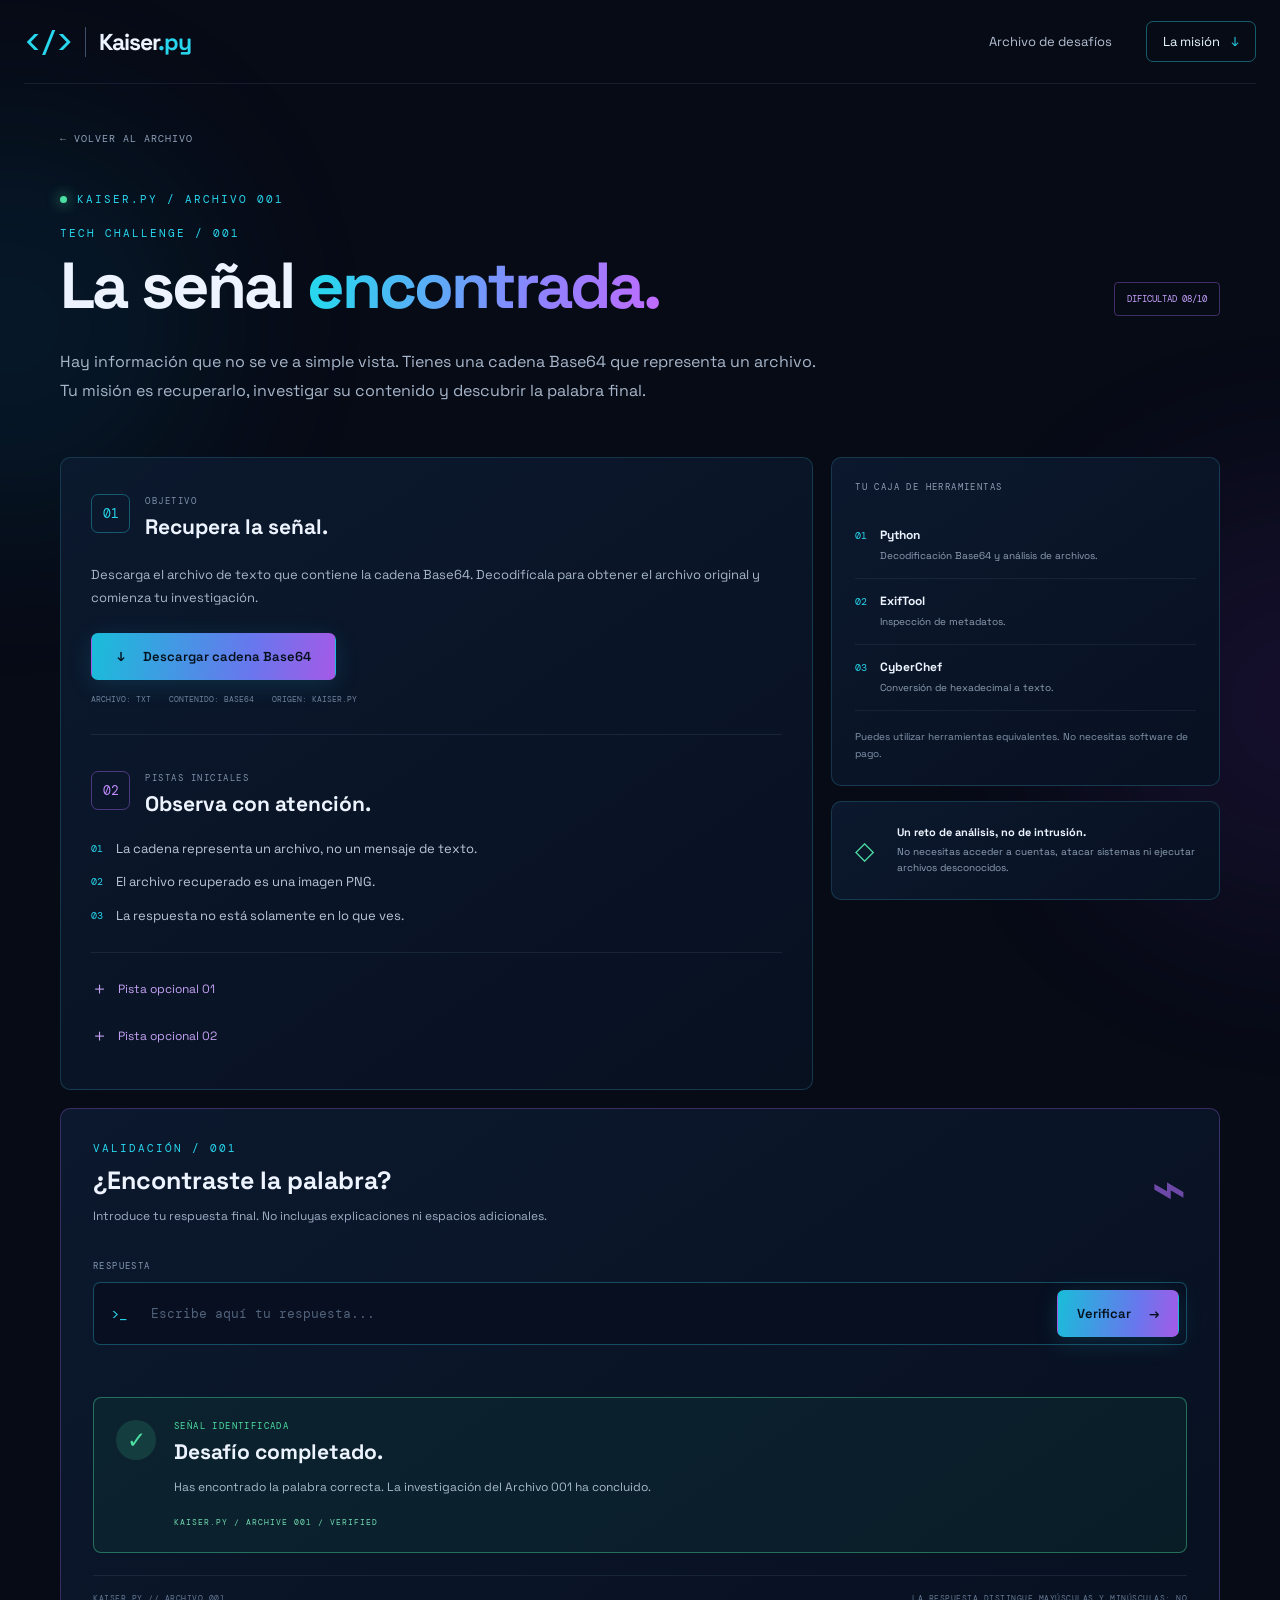
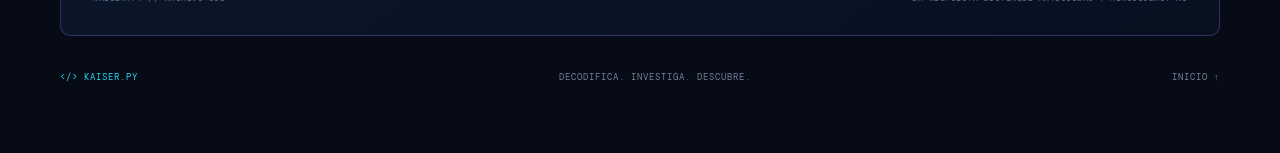
==== reto-001.html @ 82c137ae "Add files via upload" ====
<!doctype html>
<html lang="es">
<head>
  <meta charset="utf-8"><meta name="viewport" content="width=device-width, initial-scale=1">
  <meta name="theme-color" content="#070b16">
  <meta name="description" content="Kaiser.py Reto 001 — La señal encontrada.">
  <title>Reto 001 | Kaiser.py</title><link rel="stylesheet" href="styles.css">
</head>
<body class="challenge-page">
  <div class="ambient ambient-a"></div><div class="ambient ambient-b"></div>
  <header class="topbar">
    <a class="brand" href="index.html"><span class="brand-mark">&lt;/&gt;</span><span class="brand-divider"></span><span>Kaiser<span class="accent">.py</span></span></a>
    <nav><a href="index.html#desafios">Archivo de desafíos</a><a class="nav-cta" href="#mision">La misión <span>↓</span></a></nav>
    <button class="menu-toggle" id="menuToggle" aria-label="Abrir menú" aria-expanded="false">☰</button>
  </header>
  <main class="section-wrap reto-main">
    <a href="index.html#desafios" class="back-link">← VOLVER AL ARCHIVO</a>
    <div class="reto-heading">
      <div class="eyebrow"><span class="pulse"></span> KAISER.PY / ARCHIVO 001</div>
      <div class="reto-title-row"><div><div class="section-kicker">TECH CHALLENGE / 001</div><h1>La señal <span class="gradient-text">encontrada.</span></h1></div><span class="level-chip">DIFICULTAD 08/10</span></div>
      <p class="reto-intro">Hay información que no se ve a simple vista. Tienes una cadena Base64 que representa un archivo. Tu misión es recuperarlo, investigar su contenido y descubrir la palabra final.</p>
    </div>

    <section class="mission-grid" id="mision">
      <div class="mission-main panel">
        <div class="panel-heading"><span class="panel-icon">01</span><div><small>OBJETIVO</small><h2>Recupera la señal.</h2></div></div>
        <p>Descarga el archivo de texto que contiene la cadena Base64. Decodifícala para obtener el archivo original y comienza tu investigación.</p>
        <a class="button button-primary download-button" href="assets/reto-001/senal_base64.txt" download="KaiserPy_Reto001_Base64.txt"><span>↓</span> Descargar cadena Base64</a>
        <div class="file-meta"><span>ARCHIVO: TXT</span><span>CONTENIDO: BASE64</span><span>ORIGEN: KAISER.PY</span></div>
        <div class="mission-divider"></div>
        <div class="panel-heading"><span class="panel-icon purple">02</span><div><small>PISTAS INICIALES</small><h2>Observa con atención.</h2></div></div>
        <ul class="clue-list">
          <li><span>01</span> La cadena representa un archivo, no un mensaje de texto.</li>
          <li><span>02</span> El archivo recuperado es una imagen PNG.</li>
          <li><span>03</span> La respuesta no está solamente en lo que ves.</li>
        </ul>
        <div class="hint-area">
          <button class="hint-toggle" id="hintOne" aria-expanded="false"><span>＋</span> Pista opcional 01</button>
          <div class="hint-content" id="hintContentOne" hidden>Los archivos pueden guardar información adicional además de sus píxeles. Investiga las propiedades internas del PNG.</div>
          <button class="hint-toggle" id="hintTwo" aria-expanded="false"><span>＋</span> Pista opcional 02</button>
          <div class="hint-content" id="hintContentTwo" hidden>Busca los bloques de texto (tEXt) de los metadatos PNG. Uno de sus valores está representado en hexadecimal.</div>
        </div>
      </div>
      <aside class="mission-side">
        <div class="side-card panel">
          <div class="side-kicker">TU CAJA DE HERRAMIENTAS</div>
          <div class="tool-item"><span>01</span><div><b>Python</b><small>Decodificación Base64 y análisis de archivos.</small></div></div>
          <div class="tool-item"><span>02</span><div><b>ExifTool</b><small>Inspección de metadatos.</small></div></div>
          <div class="tool-item"><span>03</span><div><b>CyberChef</b><small>Conversión de hexadecimal a texto.</small></div></div>
          <div class="side-note">Puedes utilizar herramientas equivalentes. No necesitas software de pago.</div>
        </div>
        <div class="side-card panel caution-card"><span class="shield">◇</span><b>Un reto de análisis, no de intrusión.</b><p>No necesitas acceder a cuentas, atacar sistemas ni ejecutar archivos desconocidos.</p></div>
      </aside>
    </section>

    <section class="answer-panel panel">
      <div class="answer-heading"><div><div class="section-kicker">VALIDACIÓN / 001</div><h2>¿Encontraste la palabra?</h2><p>Introduce tu respuesta final. No incluyas explicaciones ni espacios adicionales.</p></div><div class="answer-symbol">⌁</div></div>
      <form id="answerForm" autocomplete="off">
        <label for="answerInput">RESPUESTA</label>
        <div class="answer-input-row"><span class="input-prefix">&gt;_</span><input id="answerInput" name="answer" type="text" placeholder="Escribe aquí tu respuesta..." maxlength="40" spellcheck="false" required><button class="button button-primary" type="submit">Verificar <span>→</span></button></div>
        <p class="form-message" id="formMessage" role="status" aria-live="polite"></p>
      </form>
      <div class="success-box" id="successBox" hidden>
        <div class="success-icon">✓</div><div><div class="success-kicker">SEÑAL IDENTIFICADA</div><h3>Desafío completado.</h3><p>Has encontrado la palabra correcta. La investigación del Archivo 001 ha concluido.</p><span class="success-stamp">KAISER.PY / ARCHIVE 001 / VERIFIED</span></div>
      </div>
      <div class="answer-foot"><span>KAISER.PY // ARCHIVO 001</span><span>LA RESPUESTA DISTINGUE MAYÚSCULAS Y MINÚSCULAS: NO</span></div>
    </section>
    <div class="reto-footer-line"><span>&lt;/&gt; KAISER.PY</span><span>DECODIFICA. INVESTIGA. DESCUBRE.</span><a href="index.html">INICIO ↑</a></div>
  </main>
  <script src="script.js"></script><script src="reto.js"></script>
</body>
</html>
---- styles.css ----
@import url('https://fonts.googleapis.com/css2?family=DM+Mono:wght@400;500&family=Space+Grotesk:wght@400;500;600;700&display=swap');
:root{--bg:#070b16;--panel:#0b1426;--panel2:#0e1a30;--line:rgba(69,190,224,.22);--cyan:#28d7ee;--purple:#b16cff;--text:#edf4ff;--muted:#9aaac2;--green:#4de0a3;--mono:'DM Mono',monospace;--sans:'Space Grotesk',Arial,sans-serif}
*{box-sizing:border-box}html{scroll-behavior:smooth}body{margin:0;background:var(--bg);color:var(--text);font-family:var(--sans);overflow-x:hidden}a{color:inherit;text-decoration:none}.ambient{position:fixed;z-index:-1;filter:blur(100px);opacity:.13;pointer-events:none;border-radius:50%}.ambient-a{width:380px;height:380px;background:#087fbd;top:15%;left:-180px}.ambient-b{width:420px;height:420px;background:#762fc1;right:-230px;top:55%}.section-wrap{width:min(1160px,calc(100% - 48px));margin-inline:auto}.topbar{height:84px;width:min(1320px,calc(100% - 48px));margin:auto;display:flex;align-items:center;justify-content:space-between;border-bottom:1px solid rgba(128,165,204,.12);position:relative;z-index:5}.brand{display:flex;align-items:center;gap:13px;font-weight:700;font-size:23px;letter-spacing:-1px}.brand-mark{font-family:var(--mono);font-size:29px;color:var(--cyan);font-weight:500}.brand-divider{height:30px;width:1px;background:#40506a}.accent{color:var(--cyan)}nav{display:flex;align-items:center;gap:34px;color:#b5c1d3;font-size:13px}nav a:hover,.text-link:hover{color:var(--cyan)}.nav-cta{border:1px solid rgba(40,215,238,.4);padding:11px 16px;border-radius:7px;color:#eafaff}.nav-cta span{color:var(--cyan);margin-left:8px}.menu-toggle{display:none;background:none;color:white;border:0;font-size:24px}.hero{min-height:650px;display:grid;grid-template-columns:1.08fr .92fr;align-items:center;gap:50px;padding-top:75px;padding-bottom:90px;position:relative}.eyebrow,.section-kicker{font:11px var(--mono);letter-spacing:2px;color:var(--cyan)}.eyebrow{display:flex;align-items:center;gap:10px}.pulse{width:7px;height:7px;border-radius:50%;background:var(--green);box-shadow:0 0 13px var(--green)}.eyebrow-line{height:1px;width:35px;background:#34435c}.hero h1{font-size:clamp(44px,6vw,76px);line-height:1.04;letter-spacing:-4px;margin:28px 0 22px}.gradient-text{background:linear-gradient(100deg,#28d7ee 5%,#8c83ff 65%,#c16bff);-webkit-background-clip:text;background-clip:text;color:transparent}.hero-lead{max-width:590px;color:#aab8cc;font-size:17px;line-height:1.75}.hero-actions{display:flex;gap:13px;margin-top:30px;flex-wrap:wrap}.button{display:inline-flex;align-items:center;justify-content:center;gap:18px;padding:14px 19px;border-radius:7px;font:600 13px var(--sans);cursor:pointer;border:1px solid transparent;transition:.2s}.button-primary{background:linear-gradient(100deg,#19bdd9,#6877ed 65%,#a45ae6);color:#04101b;box-shadow:0 5px 25px rgba(35,188,225,.16)}.button-primary:hover{transform:translateY(-2px);filter:brightness(1.12)}.button-ghost{border-color:#35435b;color:#d4deec}.button-ghost:hover{border-color:var(--cyan);color:white}.hero-meta{display:flex;gap:19px;flex-wrap:wrap;margin-top:43px;font:9px var(--mono);color:#8091a9;letter-spacing:.5px}.dot{display:inline-block;width:6px;height:6px;border-radius:50%;margin-right:6px}.dot-cyan{background:var(--cyan)}.dot-purple{background:var(--purple)}.dot-green{background:var(--green)}.hero-terminal{border:1px solid rgba(50,204,231,.36);border-radius:12px;background:linear-gradient(145deg,rgba(13,30,54,.96),rgba(7,14,29,.96));box-shadow:0 0 60px rgba(17,139,188,.12),inset 0 0 40px rgba(24,120,170,.06);overflow:hidden;transform:perspective(1000px) rotateY(-4deg)}.terminal-top,.terminal-bottom{height:43px;display:flex;align-items:center;padding:0 17px;justify-content:space-between;background:rgba(255,255,255,.025);font:10px var(--mono);color:#8192aa}.window-dots{display:flex;gap:6px}.window-dots i{width:7px;height:7px;border-radius:50%;background:#ff6b79}.window-dots i:nth-child(2){background:#f5c15e}.window-dots i:nth-child(3){background:#4bd9a0}.terminal-live{color:var(--green)}.terminal-body{padding:32px 25px 38px;font:12px/2 var(--mono);min-height:290px}.prompt{color:var(--cyan)}.terminal-output{color:#9eacc1;padding-left:12px}.terminal-output.success{color:#54dca5}.terminal-output.warning{color:#c19bff}.terminal-spacer{height:22px}.cursor{display:inline-block;width:8px;height:15px;background:var(--cyan);vertical-align:middle;animation:blink 1s steps(2,start) infinite}@keyframes blink{to{visibility:hidden}}.terminal-bottom{border-top:1px solid rgba(255,255,255,.06);font-size:8px}.hero-scroll{position:absolute;bottom:27px;left:0;color:#71839e;font:9px var(--mono);letter-spacing:1.5px}.hero-scroll span{color:var(--cyan);font-size:16px;margin-left:12px}.manifesto{padding:100px 0;border-top:1px solid rgba(128,165,204,.12)}.manifesto-grid{display:grid;grid-template-columns:1fr 1fr;gap:80px;margin-top:26px}.manifesto h2,.section-heading h2,.closing h2{font-size:clamp(34px,4.5vw,54px);line-height:1.08;letter-spacing:-2px;margin:0}.manifesto-grid>div>p{color:#aab8cc;line-height:1.8;font-size:16px;margin:4px 0 32px}.principles{display:grid;grid-template-columns:repeat(3,1fr);gap:12px}.principles>div{border-left:1px solid var(--line);padding:4px 0 4px 14px;display:grid;gap:7px}.principle-icon{color:var(--cyan);font:23px var(--mono)}.principles b{font-size:13px}.principles small{font-size:10px;color:#8494ac}.challenges{padding:85px 0 100px;border-top:1px solid rgba(128,165,204,.12)}.section-heading{display:flex;justify-content:space-between;align-items:end;margin-bottom:36px}.section-heading h2{margin-top:20px}.archive-count{font:10px var(--mono);color:#8595ad;border:1px solid #2b3b54;padding:10px 13px;border-radius:4px}.challenge-card{display:grid;grid-template-columns:.92fr 1.08fr;border:1px solid rgba(47,195,224,.3);border-radius:12px;overflow:hidden;background:linear-gradient(110deg,#0c192c,#0a1121);box-shadow:0 20px 65px rgba(0,0,0,.18)}.challenge-art{min-height:420px;position:relative;overflow:hidden;background:radial-gradient(ellipse at 50% 45%,#123d62 0,#0a1d35 38%,#07101f 75%)}.art-grid{position:absolute;inset:0;background-image:linear-gradient(rgba(57,174,217,.12) 1px,transparent 1px),linear-gradient(90deg,rgba(57,174,217,.12) 1px,transparent 1px);background-size:32px 32px;mask-image:linear-gradient(to bottom,black,transparent)}.art-orbit{position:absolute;border:1px solid rgba(42,213,238,.65);border-radius:50%;width:280px;height:280px;left:50%;top:48%;transform:translate(-50%,-50%);box-shadow:0 0 35px rgba(34,194,235,.12),inset 0 0 30px rgba(34,194,235,.08)}.orbit-two{width:205px;height:205px;border-color:rgba(177,108,255,.7);transform:translate(-50%,-50%) rotate(55deg) scaleX(1.5)}.art-code{position:absolute;left:50%;top:46%;transform:translate(-50%,-50%);font:76px var(--mono);color:var(--cyan);text-shadow:0 0 35px #16b9e2}.art-label,.art-bottom{position:absolute;left:27px;font:10px var(--mono);letter-spacing:2px;color:#83a2c3}.art-label{top:25px}.art-bottom{bottom:25px;line-height:2;color:#d4e6fa}.art-bottom span{color:var(--cyan);font-size:8px}.challenge-info{padding:35px 39px}.card-topline{display:flex;justify-content:space-between;align-items:center}.status{font:9px var(--mono);color:var(--green);letter-spacing:1px}.status i{display:inline-block;width:6px;height:6px;background:var(--green);border-radius:50%;margin-right:7px}.challenge-id{font:10px var(--mono);color:#7c8da6}.tag-row{display:flex;gap:7px;margin-top:30px}.tag-row span{font:9px var(--mono);color:#8bdff0;border:1px solid rgba(40,215,238,.24);padding:6px 8px;border-radius:3px}.challenge-info h3{font-size:39px;line-height:1.06;letter-spacing:-1.5px;margin:21px 0 15px}.challenge-info>p{color:#a3b2c7;font-size:13px;line-height:1.8;max-width:490px}.challenge-facts{display:grid;grid-template-columns:1fr 1fr 1.4fr;border-top:1px solid rgba(128,165,204,.14);border-bottom:1px solid rgba(128,165,204,.14);padding:17px 0;margin:26px 0}.challenge-facts div{display:grid;gap:7px}.challenge-facts small{font:8px var(--mono);color:#71839e}.challenge-facts b{font:10px var(--mono);color:#dce8f8}.full-button{width:100%}.coming-soon{margin-top:16px;border:1px dashed rgba(130,151,180,.22);border-radius:8px;padding:19px 22px;display:flex;align-items:center;gap:16px;color:#9aabc2}.lock{font-size:24px;color:#8e70ca}.coming-soon div{display:grid;gap:4px}.coming-soon b{font-size:12px;color:#c5d0df}.coming-soon small{font-size:10px}.coming-tag{margin-left:auto;font:9px var(--mono);color:#8f78c6}.closing{text-align:center;padding:90px 0 110px;position:relative}.closing-rule{height:1px;background:linear-gradient(90deg,transparent,#1baacb,#9663d6,transparent);margin-bottom:70px}.closing-mark{font:32px var(--mono);color:var(--cyan);margin-bottom:20px}.closing h2{font-size:58px}.closing p{color:#95a6bd;margin:18px 0 28px}.text-link{font:10px var(--mono);letter-spacing:1.2px;color:var(--cyan)}.text-link span{font-size:16px;margin-left:8px}.footer{border-top:1px solid rgba(128,165,204,.12);min-height:90px;width:min(1320px,calc(100% - 48px));margin:auto;display:flex;align-items:center;justify-content:space-between;color:#73849c;font:9px var(--mono);letter-spacing:1px}.footer-brand{font:700 17px var(--sans);letter-spacing:-.5px;color:white}.footer-brand .brand-mark{font-size:22px}.footer-brand .brand-divider{height:23px}
/* challenge page */
.reto-main{padding-top:42px;padding-bottom:70px}.back-link{font:10px var(--mono);color:#8ea0b8;letter-spacing:1px}.back-link:hover{color:var(--cyan)}.reto-heading{padding:45px 0 35px}.reto-title-row{display:flex;align-items:end;justify-content:space-between;margin-top:20px}.reto-title-row h1{font-size:clamp(42px,6vw,65px);letter-spacing:-3px;line-height:1.05;margin:12px 0}.level-chip{font:9px var(--mono);color:#c7a2ff;border:1px solid rgba(177,108,255,.35);padding:10px 12px;border-radius:4px;margin-bottom:16px}.reto-intro{max-width:760px;color:#a7b6ca;line-height:1.8;font-size:16px}.mission-grid{display:grid;grid-template-columns:1.55fr .8fr;gap:18px}.panel{border:1px solid rgba(66,175,213,.23);background:linear-gradient(145deg,rgba(12,26,47,.94),rgba(8,17,33,.96));border-radius:10px}.mission-main{padding:30px}.panel-heading{display:flex;align-items:center;gap:15px}.panel-icon{display:grid;place-items:center;width:39px;height:39px;border:1px solid rgba(40,215,238,.35);color:var(--cyan);border-radius:7px;font:13px var(--mono)}.panel-icon.purple{color:#c28aff;border-color:rgba(177,108,255,.4)}.panel-heading small{font:9px var(--mono);color:#7e91aa;letter-spacing:1.5px}.panel-heading h2{font-size:21px;margin:4px 0 0}.mission-main>p{font-size:13px;line-height:1.8;color:#a7b6ca;margin:23px 0}.download-button{min-width:245px}.file-meta{display:flex;gap:18px;flex-wrap:wrap;margin-top:14px;color:#6f829d;font:8px var(--mono)}.mission-divider{height:1px;background:rgba(128,165,204,.13);margin:30px 0}.clue-list{list-style:none;margin:22px 0 25px;padding:0;display:grid;gap:13px}.clue-list li{display:flex;gap:13px;color:#b9c6d8;font-size:13px;line-height:1.6}.clue-list li span{font:10px var(--mono);color:var(--cyan);padding-top:3px}.hint-area{border-top:1px solid rgba(128,165,204,.12);padding-top:12px}.hint-toggle{width:100%;display:flex;align-items:center;gap:10px;text-align:left;background:none;border:0;padding:12px 0;color:#c4a2f4;font:12px var(--sans);cursor:pointer}.hint-toggle span{font:17px var(--mono)}.hint-content{margin:0 0 10px 27px;padding:12px 14px;border-left:2px solid var(--purple);background:rgba(177,108,255,.06);font-size:12px;line-height:1.7;color:#b5c1d2}.mission-side{display:grid;gap:15px;align-content:start}.side-card{padding:23px}.side-kicker{font:9px var(--mono);letter-spacing:1.4px;color:#8d9eb5;margin-bottom:20px}.tool-item{display:flex;gap:13px;padding:14px 0;border-bottom:1px solid rgba(128,165,204,.1)}.tool-item>span{font:10px var(--mono);color:var(--cyan);padding-top:2px}.tool-item div{display:grid;gap:5px}.tool-item b{font-size:12px}.tool-item small{font-size:10px;line-height:1.6;color:#8e9eb4}.side-note{font-size:10px;line-height:1.7;color:#8294ac;margin-top:17px}.caution-card{display:grid;grid-template-columns:32px 1fr;column-gap:10px;align-items:center}.shield{font-size:25px;color:var(--green);grid-row:span 2}.caution-card b{font-size:11px}.caution-card p{grid-column:2;color:#8fa0b7;font-size:10px;line-height:1.6;margin:5px 0 0}.answer-panel{padding:32px;margin-top:18px;border-color:rgba(163,101,232,.32)}.answer-heading{display:flex;justify-content:space-between;align-items:center}.answer-heading h2{font-size:25px;margin:9px 0}.answer-heading p{font-size:12px;color:#9eafc5}.answer-symbol{font:60px var(--mono);color:rgba(177,108,255,.6)}#answerForm{margin-top:24px}#answerForm label{display:block;font:9px var(--mono);letter-spacing:1.4px;color:#8497b1;margin-bottom:10px}.answer-input-row{display:flex;align-items:center;gap:12px;border:1px solid rgba(49,195,224,.34);background:#070f20;border-radius:7px;padding:7px}.input-prefix{font:14px var(--mono);color:var(--cyan);padding-left:10px}#answerInput{flex:1;min-width:0;background:transparent;border:0;outline:0;color:white;font:13px var(--mono);padding:12px}#answerInput::placeholder{color:#52637c}.answer-input-row .button{white-space:nowrap}.form-message{min-height:18px;font-size:11px;color:#f1a2a9;margin:9px 0 0}.success-box{display:flex;gap:18px;align-items:flex-start;margin-top:25px;padding:22px;border:1px solid rgba(77,224,163,.42);border-radius:8px;background:rgba(31,174,119,.08)}.success-icon{width:40px;height:40px;border-radius:50%;display:grid;place-items:center;background:rgba(77,224,163,.14);color:var(--green);font-size:23px}.success-kicker{font:9px var(--mono);letter-spacing:1.4px;color:var(--green)}.success-box h3{margin:6px 0;font-size:21px}.success-box p{color:#a7b8ca;font-size:12px;line-height:1.7}.success-stamp{font:8px var(--mono);color:#71d9b1;letter-spacing:1px}.answer-foot{display:flex;justify-content:space-between;gap:12px;border-top:1px solid rgba(128,165,204,.12);padding-top:17px;margin-top:22px;color:#647792;font:8px var(--mono);letter-spacing:.5px}.reto-footer-line{display:flex;justify-content:space-between;gap:12px;margin-top:35px;color:#71839c;font:9px var(--mono);letter-spacing:1px}.reto-footer-line span:first-child{color:var(--cyan)}
@media(max-width:850px){.hero{grid-template-columns:1fr;gap:35px;padding-top:65px}.hero-terminal{max-width:650px;width:100%;transform:none}.hero-scroll{display:none}.manifesto-grid{gap:35px}.challenge-card{grid-template-columns:1fr 1fr}.challenge-art{min-height:450px}.challenge-info{padding:28px}.mission-grid{grid-template-columns:1fr}.mission-side{grid-template-columns:1fr 1fr}.reto-title-row{align-items:start;gap:15px}.level-chip{white-space:nowrap}}
@media(max-width:600px){.section-wrap,.topbar,.footer{width:calc(100% - 34px)}.topbar{height:70px}nav{display:none;position:absolute;top:69px;left:0;right:0;background:#0b1528;border:1px solid var(--line);padding:20px;flex-direction:column;align-items:stretch;gap:20px}.topbar.menu-open nav{display:flex}.menu-toggle{display:block}.brand{font-size:20px}.hero{padding-top:55px;padding-bottom:75px;min-height:0}.hero h1{font-size:46px;letter-spacing:-2.5px}.hero-lead{font-size:15px}.hero-meta{gap:12px;font-size:8px}.terminal-body{padding:24px 16px;font-size:10px}.terminal-bottom{font-size:7px;padding:0 9px}.manifesto,.challenges{padding:65px 0}.manifesto-grid{grid-template-columns:1fr;gap:25px}.manifesto h2,.section-heading h2{font-size:39px}.principles{gap:7px}.principles>div{padding-left:9px}.principles small{font-size:9px}.section-heading{display:block}.archive-count{display:inline-block;margin-top:20px}.challenge-card{grid-template-columns:1fr}.challenge-art{min-height:270px}.art-orbit{width:210px;height:210px}.orbit-two{width:155px;height:155px}.art-code{font-size:60px}.challenge-info{padding:25px 21px}.challenge-info h3{font-size:35px}.challenge-facts{grid-template-columns:1fr 1fr 1.3fr}.challenge-facts b{font-size:8px}.coming-soon{padding:16px}.coming-tag{font-size:7px}.closing{padding:60px 0 75px}.closing h2{font-size:47px}.footer{flex-wrap:wrap;padding:22px 0;gap:15px}.footer>span:nth-child(2){display:none}.reto-main{padding-top:28px}.reto-heading{padding:35px 0 25px}.reto-title-row{display:block}.reto-title-row h1{font-size:43px;letter-spacing:-2px}.level-chip{display:inline-block;margin:5px 0 0}.reto-intro{font-size:14px}.mission-main{padding:22px 18px}.mission-side{grid-template-columns:1fr}.answer-panel{padding:23px 17px}.answer-heading h2{font-size:22px}.answer-symbol{font-size:42px}.answer-input-row{flex-wrap:wrap}.input-prefix{padding-left:7px}#answerInput{width:calc(100% - 55px);flex:none}.answer-input-row .button{width:100%}.answer-foot{flex-direction:column}.reto-footer-line{flex-wrap:wrap;font-size:8px}.reto-footer-line span:nth-child(2){display:none}}
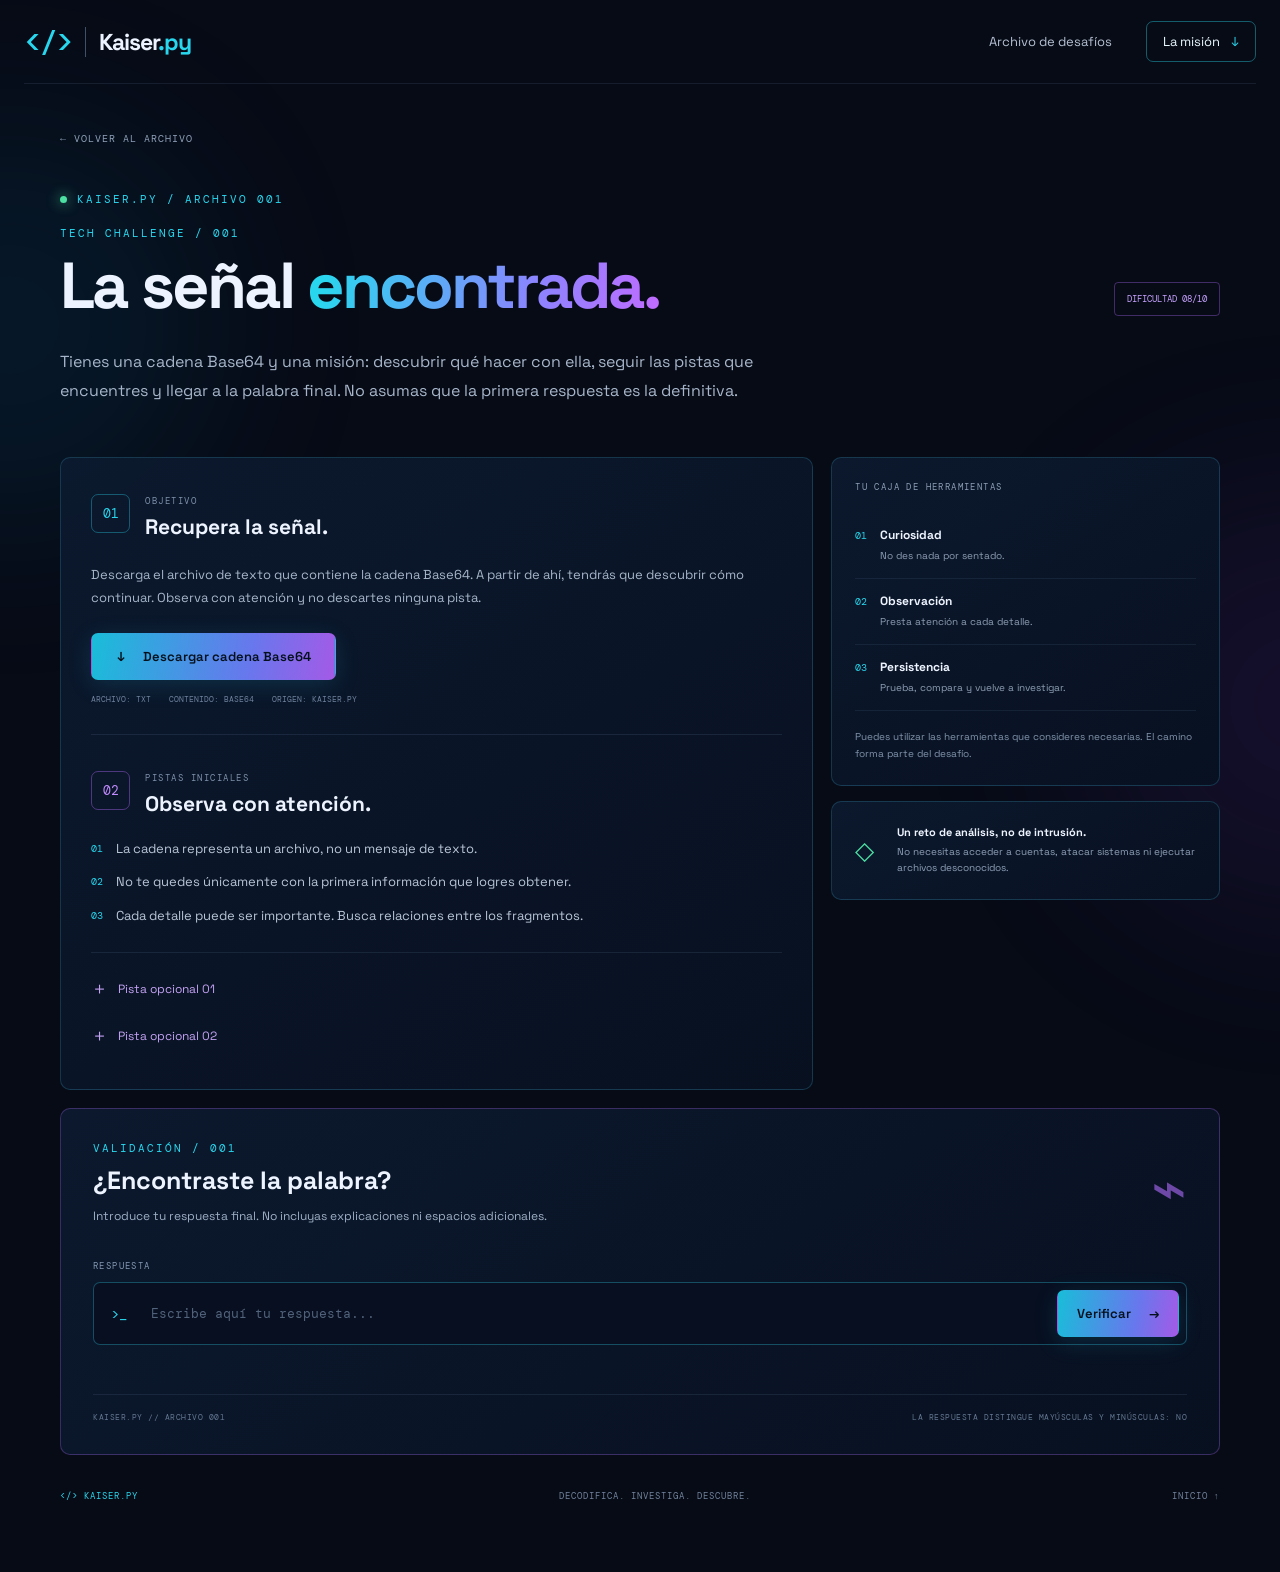
==== commit a7a553b4: "Add files via upload" ====
--- a/reto-001.html
+++ b/reto-001.html
@@ -18,36 +18,36 @@
     <div class="reto-heading">
       <div class="eyebrow"><span class="pulse"></span> KAISER.PY / ARCHIVO 001</div>
       <div class="reto-title-row"><div><div class="section-kicker">TECH CHALLENGE / 001</div><h1>La señal <span class="gradient-text">encontrada.</span></h1></div><span class="level-chip">DIFICULTAD 08/10</span></div>
-      <p class="reto-intro">Hay información que no se ve a simple vista. Tienes una cadena Base64 que representa un archivo. Tu misión es recuperarlo, investigar su contenido y descubrir la palabra final.</p>
+      <p class="reto-intro">Tienes una cadena Base64 y una misión: descubrir qué hacer con ella, seguir las pistas que encuentres y llegar a la palabra final. No asumas que la primera respuesta es la definitiva.</p>
     </div>
 
     <section class="mission-grid" id="mision">
       <div class="mission-main panel">
         <div class="panel-heading"><span class="panel-icon">01</span><div><small>OBJETIVO</small><h2>Recupera la señal.</h2></div></div>
-        <p>Descarga el archivo de texto que contiene la cadena Base64. Decodifícala para obtener el archivo original y comienza tu investigación.</p>
+        <p>Descarga el archivo de texto que contiene la cadena Base64. A partir de ahí, tendrás que descubrir cómo continuar. Observa con atención y no descartes ninguna pista.</p>
         <a class="button button-primary download-button" href="assets/reto-001/senal_base64.txt" download="KaiserPy_Reto001_Base64.txt"><span>↓</span> Descargar cadena Base64</a>
         <div class="file-meta"><span>ARCHIVO: TXT</span><span>CONTENIDO: BASE64</span><span>ORIGEN: KAISER.PY</span></div>
         <div class="mission-divider"></div>
         <div class="panel-heading"><span class="panel-icon purple">02</span><div><small>PISTAS INICIALES</small><h2>Observa con atención.</h2></div></div>
         <ul class="clue-list">
           <li><span>01</span> La cadena representa un archivo, no un mensaje de texto.</li>
-          <li><span>02</span> El archivo recuperado es una imagen PNG.</li>
-          <li><span>03</span> La respuesta no está solamente en lo que ves.</li>
+          <li><span>02</span> No te quedes únicamente con la primera información que logres obtener.</li>
+          <li><span>03</span> Cada detalle puede ser importante. Busca relaciones entre los fragmentos.</li>
         </ul>
         <div class="hint-area">
           <button class="hint-toggle" id="hintOne" aria-expanded="false"><span>＋</span> Pista opcional 01</button>
-          <div class="hint-content" id="hintContentOne" hidden>Los archivos pueden guardar información adicional además de sus píxeles. Investiga las propiedades internas del PNG.</div>
+          <div class="hint-content" id="hintContentOne" hidden>Si encuentras varios fragmentos, no los interpretes de forma aislada. Busca qué tienen en común.</div>
           <button class="hint-toggle" id="hintTwo" aria-expanded="false"><span>＋</span> Pista opcional 02</button>
-          <div class="hint-content" id="hintContentTwo" hidden>Busca los bloques de texto (tEXt) de los metadatos PNG. Uno de sus valores está representado en hexadecimal.</div>
+          <div class="hint-content" id="hintContentTwo" hidden>A veces, la clave no está en descifrar cada fragmento por separado, sino en descubrir cómo encajan.</div>
         </div>
       </div>
       <aside class="mission-side">
         <div class="side-card panel">
           <div class="side-kicker">TU CAJA DE HERRAMIENTAS</div>
-          <div class="tool-item"><span>01</span><div><b>Python</b><small>Decodificación Base64 y análisis de archivos.</small></div></div>
-          <div class="tool-item"><span>02</span><div><b>ExifTool</b><small>Inspección de metadatos.</small></div></div>
-          <div class="tool-item"><span>03</span><div><b>CyberChef</b><small>Conversión de hexadecimal a texto.</small></div></div>
-          <div class="side-note">Puedes utilizar herramientas equivalentes. No necesitas software de pago.</div>
+          <div class="tool-item"><span>01</span><div><b>Curiosidad</b><small>No des nada por sentado.</small></div></div>
+          <div class="tool-item"><span>02</span><div><b>Observación</b><small>Presta atención a cada detalle.</small></div></div>
+          <div class="tool-item"><span>03</span><div><b>Persistencia</b><small>Prueba, compara y vuelve a investigar.</small></div></div>
+          <div class="side-note">Puedes utilizar las herramientas que consideres necesarias. El camino forma parte del desafío.</div>
         </div>
         <div class="side-card panel caution-card"><span class="shield">◇</span><b>Un reto de análisis, no de intrusión.</b><p>No necesitas acceder a cuentas, atacar sistemas ni ejecutar archivos desconocidos.</p></div>
       </aside>
--- a/styles.css
+++ b/styles.css
@@ -5,3 +5,6 @@
 .reto-main{padding-top:42px;padding-bottom:70px}.back-link{font:10px var(--mono);color:#8ea0b8;letter-spacing:1px}.back-link:hover{color:var(--cyan)}.reto-heading{padding:45px 0 35px}.reto-title-row{display:flex;align-items:end;justify-content:space-between;margin-top:20px}.reto-title-row h1{font-size:clamp(42px,6vw,65px);letter-spacing:-3px;line-height:1.05;margin:12px 0}.level-chip{font:9px var(--mono);color:#c7a2ff;border:1px solid rgba(177,108,255,.35);padding:10px 12px;border-radius:4px;margin-bottom:16px}.reto-intro{max-width:760px;color:#a7b6ca;line-height:1.8;font-size:16px}.mission-grid{display:grid;grid-template-columns:1.55fr .8fr;gap:18px}.panel{border:1px solid rgba(66,175,213,.23);background:linear-gradient(145deg,rgba(12,26,47,.94),rgba(8,17,33,.96));border-radius:10px}.mission-main{padding:30px}.panel-heading{display:flex;align-items:center;gap:15px}.panel-icon{display:grid;place-items:center;width:39px;height:39px;border:1px solid rgba(40,215,238,.35);color:var(--cyan);border-radius:7px;font:13px var(--mono)}.panel-icon.purple{color:#c28aff;border-color:rgba(177,108,255,.4)}.panel-heading small{font:9px var(--mono);color:#7e91aa;letter-spacing:1.5px}.panel-heading h2{font-size:21px;margin:4px 0 0}.mission-main>p{font-size:13px;line-height:1.8;color:#a7b6ca;margin:23px 0}.download-button{min-width:245px}.file-meta{display:flex;gap:18px;flex-wrap:wrap;margin-top:14px;color:#6f829d;font:8px var(--mono)}.mission-divider{height:1px;background:rgba(128,165,204,.13);margin:30px 0}.clue-list{list-style:none;margin:22px 0 25px;padding:0;display:grid;gap:13px}.clue-list li{display:flex;gap:13px;color:#b9c6d8;font-size:13px;line-height:1.6}.clue-list li span{font:10px var(--mono);color:var(--cyan);padding-top:3px}.hint-area{border-top:1px solid rgba(128,165,204,.12);padding-top:12px}.hint-toggle{width:100%;display:flex;align-items:center;gap:10px;text-align:left;background:none;border:0;padding:12px 0;color:#c4a2f4;font:12px var(--sans);cursor:pointer}.hint-toggle span{font:17px var(--mono)}.hint-content{margin:0 0 10px 27px;padding:12px 14px;border-left:2px solid var(--purple);background:rgba(177,108,255,.06);font-size:12px;line-height:1.7;color:#b5c1d2}.mission-side{display:grid;gap:15px;align-content:start}.side-card{padding:23px}.side-kicker{font:9px var(--mono);letter-spacing:1.4px;color:#8d9eb5;margin-bottom:20px}.tool-item{display:flex;gap:13px;padding:14px 0;border-bottom:1px solid rgba(128,165,204,.1)}.tool-item>span{font:10px var(--mono);color:var(--cyan);padding-top:2px}.tool-item div{display:grid;gap:5px}.tool-item b{font-size:12px}.tool-item small{font-size:10px;line-height:1.6;color:#8e9eb4}.side-note{font-size:10px;line-height:1.7;color:#8294ac;margin-top:17px}.caution-card{display:grid;grid-template-columns:32px 1fr;column-gap:10px;align-items:center}.shield{font-size:25px;color:var(--green);grid-row:span 2}.caution-card b{font-size:11px}.caution-card p{grid-column:2;color:#8fa0b7;font-size:10px;line-height:1.6;margin:5px 0 0}.answer-panel{padding:32px;margin-top:18px;border-color:rgba(163,101,232,.32)}.answer-heading{display:flex;justify-content:space-between;align-items:center}.answer-heading h2{font-size:25px;margin:9px 0}.answer-heading p{font-size:12px;color:#9eafc5}.answer-symbol{font:60px var(--mono);color:rgba(177,108,255,.6)}#answerForm{margin-top:24px}#answerForm label{display:block;font:9px var(--mono);letter-spacing:1.4px;color:#8497b1;margin-bottom:10px}.answer-input-row{display:flex;align-items:center;gap:12px;border:1px solid rgba(49,195,224,.34);background:#070f20;border-radius:7px;padding:7px}.input-prefix{font:14px var(--mono);color:var(--cyan);padding-left:10px}#answerInput{flex:1;min-width:0;background:transparent;border:0;outline:0;color:white;font:13px var(--mono);padding:12px}#answerInput::placeholder{color:#52637c}.answer-input-row .button{white-space:nowrap}.form-message{min-height:18px;font-size:11px;color:#f1a2a9;margin:9px 0 0}.success-box{display:flex;gap:18px;align-items:flex-start;margin-top:25px;padding:22px;border:1px solid rgba(77,224,163,.42);border-radius:8px;background:rgba(31,174,119,.08)}.success-icon{width:40px;height:40px;border-radius:50%;display:grid;place-items:center;background:rgba(77,224,163,.14);color:var(--green);font-size:23px}.success-kicker{font:9px var(--mono);letter-spacing:1.4px;color:var(--green)}.success-box h3{margin:6px 0;font-size:21px}.success-box p{color:#a7b8ca;font-size:12px;line-height:1.7}.success-stamp{font:8px var(--mono);color:#71d9b1;letter-spacing:1px}.answer-foot{display:flex;justify-content:space-between;gap:12px;border-top:1px solid rgba(128,165,204,.12);padding-top:17px;margin-top:22px;color:#647792;font:8px var(--mono);letter-spacing:.5px}.reto-footer-line{display:flex;justify-content:space-between;gap:12px;margin-top:35px;color:#71839c;font:9px var(--mono);letter-spacing:1px}.reto-footer-line span:first-child{color:var(--cyan)}
 @media(max-width:850px){.hero{grid-template-columns:1fr;gap:35px;padding-top:65px}.hero-terminal{max-width:650px;width:100%;transform:none}.hero-scroll{display:none}.manifesto-grid{gap:35px}.challenge-card{grid-template-columns:1fr 1fr}.challenge-art{min-height:450px}.challenge-info{padding:28px}.mission-grid{grid-template-columns:1fr}.mission-side{grid-template-columns:1fr 1fr}.reto-title-row{align-items:start;gap:15px}.level-chip{white-space:nowrap}}
 @media(max-width:600px){.section-wrap,.topbar,.footer{width:calc(100% - 34px)}.topbar{height:70px}nav{display:none;position:absolute;top:69px;left:0;right:0;background:#0b1528;border:1px solid var(--line);padding:20px;flex-direction:column;align-items:stretch;gap:20px}.topbar.menu-open nav{display:flex}.menu-toggle{display:block}.brand{font-size:20px}.hero{padding-top:55px;padding-bottom:75px;min-height:0}.hero h1{font-size:46px;letter-spacing:-2.5px}.hero-lead{font-size:15px}.hero-meta{gap:12px;font-size:8px}.terminal-body{padding:24px 16px;font-size:10px}.terminal-bottom{font-size:7px;padding:0 9px}.manifesto,.challenges{padding:65px 0}.manifesto-grid{grid-template-columns:1fr;gap:25px}.manifesto h2,.section-heading h2{font-size:39px}.principles{gap:7px}.principles>div{padding-left:9px}.principles small{font-size:9px}.section-heading{display:block}.archive-count{display:inline-block;margin-top:20px}.challenge-card{grid-template-columns:1fr}.challenge-art{min-height:270px}.art-orbit{width:210px;height:210px}.orbit-two{width:155px;height:155px}.art-code{font-size:60px}.challenge-info{padding:25px 21px}.challenge-info h3{font-size:35px}.challenge-facts{grid-template-columns:1fr 1fr 1.3fr}.challenge-facts b{font-size:8px}.coming-soon{padding:16px}.coming-tag{font-size:7px}.closing{padding:60px 0 75px}.closing h2{font-size:47px}.footer{flex-wrap:wrap;padding:22px 0;gap:15px}.footer>span:nth-child(2){display:none}.reto-main{padding-top:28px}.reto-heading{padding:35px 0 25px}.reto-title-row{display:block}.reto-title-row h1{font-size:43px;letter-spacing:-2px}.level-chip{display:inline-block;margin:5px 0 0}.reto-intro{font-size:14px}.mission-main{padding:22px 18px}.mission-side{grid-template-columns:1fr}.answer-panel{padding:23px 17px}.answer-heading h2{font-size:22px}.answer-symbol{font-size:42px}.answer-input-row{flex-wrap:wrap}.input-prefix{padding-left:7px}#answerInput{width:calc(100% - 55px);flex:none}.answer-input-row .button{width:100%}.answer-foot{flex-direction:column}.reto-footer-line{flex-wrap:wrap;font-size:8px}.reto-footer-line span:nth-child(2){display:none}}
+
+/* Keep success feedback hidden until the correct answer is submitted. */
+.success-box[hidden]{display:none!important}
